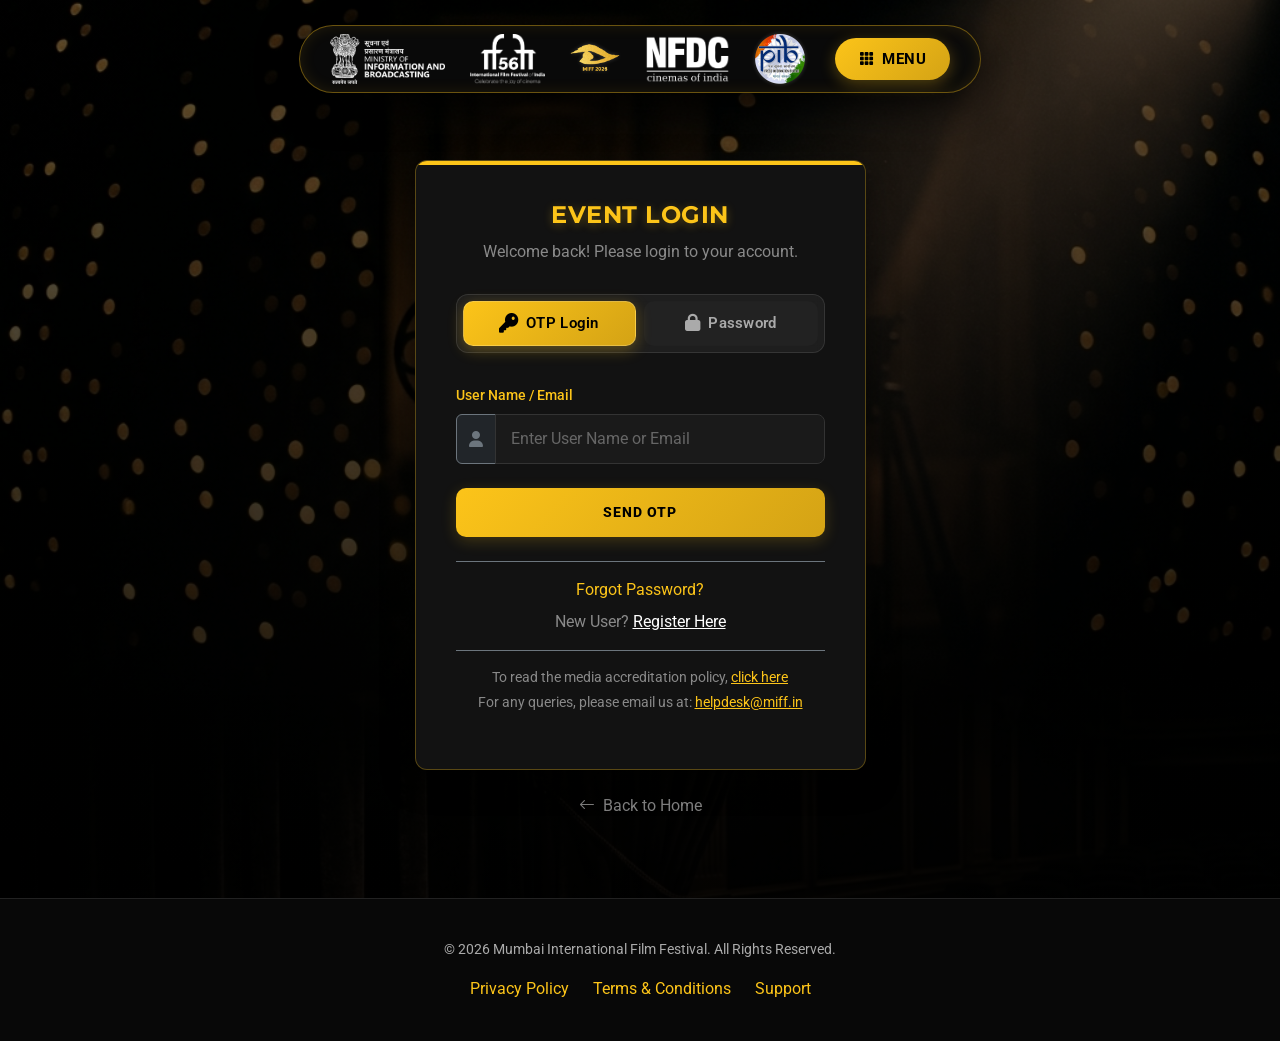
==== login.html @ 9af6ebee "updated with given data" ====
<!DOCTYPE html>
<html lang="en">
<head>
    <meta charset="UTF-8">
    <meta name="viewport" content="width=device-width, initial-scale=1.0">
    <title>Login | MIFF 2026</title>
    <!-- Bootstrap 5 CSS -->
    <link href="https://cdn.jsdelivr.net/npm/bootstrap@5.3.3/dist/css/bootstrap.min.css" rel="stylesheet">
    <!-- Font Awesome -->
    <link href="https://cdnjs.cloudflare.com/ajax/libs/font-awesome/6.5.0/css/all.min.css" rel="stylesheet">
    <!-- Bootstrap Icons -->
    <link rel="stylesheet" href="https://cdn.jsdelivr.net/npm/bootstrap-icons@1.11.0/font/bootstrap-icons.css">
    <!-- Custom MIFF Style -->
    <link rel="stylesheet" href="css/miff_style.css">
</head>
<body>
    <div class="bg-gradient-overlay"></div>

    <header class="site-header">
        <div class="container">
            <nav class="nav-container">
                <!-- Logos -->
                <ul class="logo-list">
                    <li class="logo-item">
                        <a href="https://mib.gov.in" target="_blank">
                            <img src="assets/logos/MIB.png" alt="MIB" class="logo-img invert-logo">
                        </a>
                    </li>
                    <li class="logo-item">
                        <a href="https://www.iffigoa.org" target="_blank">
                            <img src="assets/logos/IFFI56.png" alt="IFFI" class="logo-img invert-logo">
                        </a>
                    </li>
                    <li class="logo-item">
                        <a href="#" class="miff-text-logo">
                            <img src="assets/logos/MIFF_2026_logo.png" alt="MIFF" class="logo-img">
                        </a>
                    </li>
                    <li class="logo-item">
                        <a href="https://www.nfdcindia.com/" target="_blank">
                            <img src="assets/logos/NFDC (blue)-ai.png" alt="NFDC" class="logo-img invert-logo">
                        </a>
                    </li>
                    <li class="logo-item">
                        <a href="#" target="_blank">
                            <img src="assets/logos/pib-logo.png" alt="PIB" class="logo-img">
                        </a>
                    </li>
                </ul>

                <!-- MENU Button -->
                <button class="menu-btn">
                    <i class="bi bi-grid-3x3-gap-fill"></i> MENU
                </button>
            </nav>
        </div>
    </header>

    <!-- Login Section -->
    <section class="py-6">
        <div class="container">
            <div class="row justify-content-center">
                <div class="col-md-6 col-lg-5">
                    <div class="miff-card">
                        <div class="miff-card-header">
                            <h2 class="miff-card-title">Event Login</h2>
                            <p class="text-white-50">Welcome back! Please login to your account.</p>
                        </div>

                        <!-- Toggle Tabs -->
                        <ul class="nav nav-pills miff-nav-pills justify-content-center" id="loginTabs" role="tablist">
                            <li class="nav-item" role="presentation">
                                <button class="nav-link active" id="otp-tab" data-bs-toggle="pill" data-bs-target="#otp-login" type="button" role="tab">
                                    <i class="fas fa-key me-2"></i>OTP Login
                                </button>
                            </li>
                            <li class="nav-item" role="presentation">
                                <button class="nav-link" id="password-tab" data-bs-toggle="pill" data-bs-target="#password-login" type="button" role="tab">
                                    <i class="fas fa-lock me-2"></i>Password
                                </button>
                            </li>
                        </ul>

                        <!-- Tab Content -->
                        <div class="tab-content">
                            <!-- OTP Login -->
                            <div class="tab-pane fade show active" id="otp-login" role="tabpanel">
                                <form>
                                    <div class="mb-4">
                                        <label class="form-label">User Name / Email</label>
                                        <div class="input-group">
                                            <span class="input-group-text bg-dark border-secondary text-secondary"><i class="fas fa-user"></i></span>
                                            <input type="text" class="form-control" placeholder="Enter User Name or Email">
                                        </div>
                                    </div>
                                    <button type="submit" class="btn btn-miff-primary">Send OTP</button>
                                </form>
                            </div>

                            <!-- Password Login -->
                            <div class="tab-pane fade" id="password-login" role="tabpanel">
                                <form>
                                    <div class="mb-4">
                                        <label class="form-label">User Name</label>
                                        <div class="input-group">
                                            <span class="input-group-text bg-dark border-secondary text-secondary"><i class="fas fa-user"></i></span>
                                            <input type="text" class="form-control" placeholder="Enter User Name">
                                        </div>
                                    </div>
                                    <div class="mb-4">
                                        <label class="form-label">Password</label>
                                        <div class="input-group">
                                            <span class="input-group-text bg-dark border-secondary text-secondary"><i class="fas fa-lock"></i></span>
                                            <input type="password" class="form-control" placeholder="Enter Password">
                                        </div>
                                    </div>
                                    <button type="submit" class="btn btn-miff-primary">Login</button>
                                </form>
                            </div>
                        </div>

                        <!-- Extra Links -->
                        <div class="text-center mt-4 pt-3 border-top border-secondary">
                            <p class="mb-2"><a href="#" class="text-gold text-decoration-none" style="color: var(--miff-gold);">Forgot Password?</a></p>
                            <p class="mb-3 text-white-50">New User? <a href="#" class="text-white text-decoration-underline">Register Here</a></p>
                            
                            <div class="pt-3 border-top border-secondary mt-3">
                                <p class="small text-white-50 mb-1">To read the media accreditation policy, <a href="#" class="text-gold" style="color: var(--miff-gold);">click here</a></p>
                                <p class="small text-white-50">For any queries, please email us at: <a href="mailto:helpdesk@miff.in" class="text-gold" style="color: var(--miff-gold);">helpdesk@miff.in</a></p>
                            </div>
                        </div>
                    </div>
                    
                    <div class="text-center mt-4">
                        <a href="#" class="text-white-50 text-decoration-none"><i class="bi bi-arrow-left me-2"></i>Back to Home</a>
                    </div>
                </div>
            </div>
        </div>
    </section>

    <!-- Footer -->
    <footer class="miff-footer">
        <div class="container">
            <p class="footer-text">&copy; 2026 Mumbai International Film Festival. All Rights Reserved.</p>
            <div class="footer-links">
                <a href="#">Privacy Policy</a>
                <a href="#">Terms & Conditions</a>
                <a href="#">Support</a>
            </div>
        </div>
    </footer>

    <!-- Bootstrap 5 Bundle -->
    <script src="https://cdn.jsdelivr.net/npm/bootstrap@5.3.3/dist/js/bootstrap.bundle.min.js"></script>
</body>
</html>
---- css/miff_style.css ----
/* MIFF Global Design System */
@import url('https://fonts.googleapis.com/css2?family=Montserrat:wght@400;600;700&family=Roboto:wght@300;400;500&display=swap');

:root {
    --miff-gold: #FCC419;
    --miff-gold-dark: #D4A315;
    --miff-black: #000000;
    --miff-dark-gray: #121212;
    --miff-gray: #222222;
    --miff-text: #FFFFFF;
    --miff-text-muted: #AAAAAA;
    --miff-border: rgba(252, 196, 25, 0.3);
    --glass-bg: rgba(18, 18, 18, 0.8);
    --glass-border: rgba(252, 196, 25, 0.2);
}

body {
    background-color: var(--miff-black);
    color: var(--miff-text);
    font-family: 'Roboto', sans-serif;
    margin: 0;
    padding: 0;
    overflow-x: hidden;
}

h1, h2, h3, h4, h5, h6 {
    font-family: 'Montserrat', sans-serif;
    font-weight: 700;
    letter-spacing: 0.5px;
    text-shadow: 0 2px 10px rgba(252, 196, 25, 0.3);
}

/* Background Decoration */
.bg-gradient-overlay {
    position: fixed;
    top: 0;
    left: 0;
    width: 100%;
    height: 100%;
    background: linear-gradient(rgba(0, 0, 0, 0.6), rgba(0, 0, 0, 0.9)), url('../assets/miff_bg.png') no-repeat center center/cover;
    z-index: -1;
}

/* Premium Site Header (Pill Style) */
.site-header {
    position: fixed;
    top: 25px; 
    left: 0;
    width: 100%;
    z-index: 1045;
    background: transparent;
    pointer-events: none;
}

.site-header .container {
    display: flex;
    justify-content: center;
    align-items: center;
    pointer-events: auto;
}

.nav-container {
    background: rgba(10, 10, 10, 0.9);
    border: 1px solid rgba(252, 196, 25, 0.4);
    border-radius: 60px;
    box-shadow: 0 10px 40px rgba(0, 0, 0, 0.8), inset 0 0 15px rgba(252, 196, 25, 0.1);
    padding: 8px 30px;
    transition: all 0.4s cubic-bezier(0.165, 0.84, 0.44, 1);
    backdrop-filter: blur(25px);
    display: flex;
    align-items: center;
    justify-content: space-between;
    gap: 30px;
}

.nav-container:hover {
    box-shadow: 0 15px 50px rgba(252, 196, 25, 0.3);
    transform: translateY(-2px);
    border-color: var(--miff-gold);
}

.logo-list {
    display: flex;
    align-items: center;
    gap: 25px;
    list-style: none;
    margin: 0;
    padding: 0;
    flex-wrap: nowrap;
}

.logo-item {
    display: flex;
    align-items: center;
}

.logo-img {
    height: 50px;
    max-width: 130px;
    object-fit: contain;
    transition: all 0.3s ease;
}

.logo-img.invert-logo {
    filter: brightness(0) invert(1); /* Make dark logos white */
}

.logo-img:not(.invert-logo) {
    filter: drop-shadow(0 0 2px rgba(255, 255, 255, 0.2));
}

.logo-img:hover {
    transform: scale(1.1);
    filter: drop-shadow(0 0 12px rgba(252, 196, 25, 0.6));
}

.logo-img.invert-logo:hover {
    filter: brightness(0) invert(1) drop-shadow(0 0 12px rgba(252, 196, 25, 0.6));
}

.miff-text-logo {
    color: var(--miff-gold);
    font-size: 1.5rem;
    font-weight: 800;
    text-decoration: none;
    display: flex;
    align-items: center;
    gap: 8px;
    white-space: nowrap;
}

.miff-text-logo span {
    border: 2px solid var(--miff-gold);
    padding: 0px 6px;
    border-radius: 4px;
}

/* MENU Button */
.menu-btn {
    background: linear-gradient(135deg, var(--miff-gold), var(--miff-gold-dark));
    color: var(--miff-black);
    border: none;
    border-radius: 30px;
    padding: 10px 24px;
    font-weight: 700;
    font-size: 15px;
    letter-spacing: 0.5px;
    box-shadow: 0 4px 15px rgba(252, 196, 25, 0.3);
    cursor: pointer;
    transition: all 0.3s ease;
    display: flex;
    align-items: center;
    gap: 8px;
    text-transform: uppercase;
}

.menu-btn:hover {
    transform: translateY(-2px) scale(1.05);
    box-shadow: 0 6px 20px rgba(252, 196, 25, 0.5);
}

/* Section Padding adjustment for fixed header */
section {
    padding-top: 160px !important;
}

/* Responsive Adjustments */
@media (max-width: 1200px) {
    .nav-container {
        gap: 20px;
    }
    .logo-img {
        height: 40px;
    }
}

@media (max-width: 991px) {
    .site-header {
        top: 15px;
    }
    .nav-container {
        padding: 8px 20px;
        gap: 15px;
        border-radius: 40px;
    }
    .logo-img {
        height: 35px;
    }
    .logo-item:nth-child(n+4):not(:last-child) {
        display: none; /* Hide middle logos on tablet */
    }
}

@media (max-width: 576px) {
    .nav-container {
        padding: 8px 15px;
        gap: 10px;
    }
    .logo-img {
        height: 30px;
    }
    .menu-btn {
        padding: 8px 16px;
        font-size: 13px;
    }
    .miff-text-logo {
        font-size: 1.2rem;
    }
}

/* Form Containers */
.miff-card {
    background: var(--miff-dark-gray);
    border: 1px solid var(--miff-border);
    border-radius: 12px;
    padding: 40px;
    box-shadow: 0 10px 30px rgba(0, 0, 0, 0.5);
    position: relative;
    overflow: hidden;
    animation: float 6s ease-in-out infinite;
}

@keyframes float {
    0% { transform: translateY(0px); }
    50% { transform: translateY(-10px); }
    100% { transform: translateY(0px); }
}

.miff-card::before {
    content: '';
    position: absolute;
    top: 0;
    left: 0;
    width: 100%;
    height: 4px;
    background: var(--miff-gold);
}

.miff-card-header {
    margin-bottom: 30px;
    text-align: center;
}

.miff-card-title {
    color: var(--miff-gold);
    text-transform: uppercase;
    font-size: 1.5rem;
    margin-bottom: 10px;
}

/* Buttons */
.btn-miff-primary {
    background: linear-gradient(135deg, var(--miff-gold), var(--miff-gold-dark));
    color: var(--miff-black);
    border: none;
    border-radius: 10px;
    padding: 14px 28px;
    font-weight: 800;
    font-size: 14px;
    text-transform: uppercase;
    letter-spacing: 1px;
    transition: all 0.4s cubic-bezier(0.165, 0.84, 0.44, 1);
    width: 100%;
    box-shadow: 0 4px 15px rgba(252, 196, 25, 0.2);
    position: relative;
    overflow: hidden;
}

.btn-miff-primary::after {
    content: '';
    position: absolute;
    top: 0;
    left: -100%;
    width: 100%;
    height: 100%;
    background: linear-gradient(90deg, transparent, rgba(255, 255, 255, 0.2), transparent);
    transition: 0.5s;
}

.btn-miff-primary:hover {
    transform: translateY(-3px) scale(1.02);
    box-shadow: 0 8px 25px rgba(252, 196, 25, 0.4);
}

.btn-miff-primary:hover::after {
    left: 100%;
}

.btn-miff-outline {
    background: transparent;
    color: var(--miff-gold);
    border: 2px solid rgba(252, 196, 25, 0.5);
    border-radius: 10px;
    padding: 12px 24px;
    font-weight: 700;
    font-size: 13px;
    text-transform: uppercase;
    letter-spacing: 0.5px;
    transition: all 0.4s cubic-bezier(0.165, 0.84, 0.44, 1);
}

.btn-miff-outline:hover {
    background: rgba(252, 196, 25, 0.1);
    border-color: var(--miff-gold);
    color: var(--miff-gold);
    transform: translateY(-2px);
    box-shadow: 0 5px 15px rgba(252, 196, 25, 0.2);
}

/* Form Controls */
.form-label {
    color: var(--miff-gold);
    font-weight: 500;
    font-size: 0.9rem;
    margin-bottom: 8px;
}

.form-control,
.form-select {
    background-color: #1a1a1a;
    border: 1px solid #333;
    color: #fff;
    padding: 12px 15px;
    border-radius: 8px;
    transition: all 0.3s ease;
}

.form-control[type="file"] {
    padding: 10px 15px;
}

.form-control::file-selector-button {
    background: linear-gradient(135deg, var(--miff-gold), var(--miff-gold-dark));
    color: var(--miff-black);
    border: none;
    border-radius: 6px;
    padding: 6px 15px;
    margin-right: 15px;
    font-weight: 700;
    font-size: 0.8rem;
    text-transform: uppercase;
    transition: all 0.3s ease;
    cursor: pointer;
}

.form-control::file-selector-button:hover {
    filter: brightness(1.1);
    transform: translateY(-1px);
}

.form-select {
    background-image: url("data:image/svg+xml,%3csvg xmlns='http://www.w3.org/2000/svg' viewBox='0 0 16 16'%3e%3cpath fill='none' stroke='%23fcc419' stroke-linecap='round' stroke-linejoin='round' stroke-width='2' d='m2 5 6 6 6-6'/%3e%3c/svg%3e");
    background-repeat: no-repeat;
    background-position: right 0.75rem center;
    background-size: 16px 12px;
}

.form-control:focus,
.form-select:focus {
    background-color: #222;
    border-color: var(--miff-gold);
    color: #fff;
    box-shadow: 0 0 0 0.25rem rgba(252, 196, 25, 0.25);
    outline: 0;
}

.form-control::placeholder {
    color: #666;
}

/* Nav Pills Customization */
.miff-nav-pills {
    background: rgba(255, 255, 255, 0.05);
    border: 1px solid rgba(255, 255, 255, 0.1);
    border-radius: 12px;
    padding: 6px;
    margin-bottom: 30px;
    display: flex;
    gap: 8px;
    position: relative;
    z-index: 1;
    backdrop-filter: blur(5px);
}

.miff-nav-pills .nav-item {
    flex: 1;
}

.miff-nav-pills .nav-link {
    color: var(--miff-text-muted);
    border-radius: 10px;
    font-weight: 600;
    padding: 10px 18px;
    transition: all 0.4s cubic-bezier(0.165, 0.84, 0.44, 1);
    width: 100%;
    border: 1px solid transparent;
    display: flex;
    align-items: center;
    justify-content: center;
    font-size: 0.95rem;
    letter-spacing: 0.3px;
}

.miff-nav-pills .nav-link i {
    font-size: 1.1rem;
    transition: transform 0.3s ease;
}

.miff-nav-pills .nav-link.active {
    background: linear-gradient(135deg, var(--miff-gold) 0%, var(--miff-gold-dark) 100%);
    color: var(--miff-black);
    box-shadow: 0 4px 15px rgba(252, 196, 25, 0.3);
    border-color: rgba(255, 255, 255, 0.2);
}

.miff-nav-pills .nav-link.active i {
    transform: scale(1.1);
}

.miff-nav-pills .nav-link:not(.active) {
    background: rgba(255, 255, 255, 0.02);
}

.miff-nav-pills .nav-link:not(.active):hover {
    color: var(--miff-gold);
    background: rgba(252, 196, 25, 0.1);
    border-color: rgba(252, 196, 25, 0.2);
}

@media (max-width: 576px) {
    .miff-nav-pills {
        flex-direction: column;
        gap: 6px;
        padding: 8px;
    }
    
    .miff-nav-pills .nav-link {
        padding: 12px 20px;
        justify-content: center;
    }
}

/* Footer */
.miff-footer {
    background: #080808;
    border-top: 1px solid #222;
    padding: 40px 0;
    margin-top: 80px;
    text-align: center;
}

.footer-text {
    color: var(--miff-text-muted);
    font-size: 0.9rem;
}

.footer-links a {
    color: var(--miff-gold);
    text-decoration: none;
    margin: 0 10px;
}

.footer-links a:hover {
    text-decoration: underline;
}

/* Registration Specifics */
.section-divider {
    border-top: 1px solid var(--miff-border);
    margin: 30px 0;
    position: relative;
}

.section-divider span {
    position: absolute;
    top: -12px;
    left: 20px;
    background: var(--miff-dark-gray);
    padding: 0 10px;
    color: var(--miff-gold);
    font-size: 0.8rem;
    font-weight: 700;
    text-transform: uppercase;
}

.note-box {
    background: rgba(252, 196, 25, 0.05);
    border-left: 3px solid var(--miff-gold);
    padding: 15px;
    margin-bottom: 25px;
    border-radius: 0 8px 8px 0;
}

.note-box p {
    margin: 0;
    font-size: 0.85rem;
    color: #ddd;
}
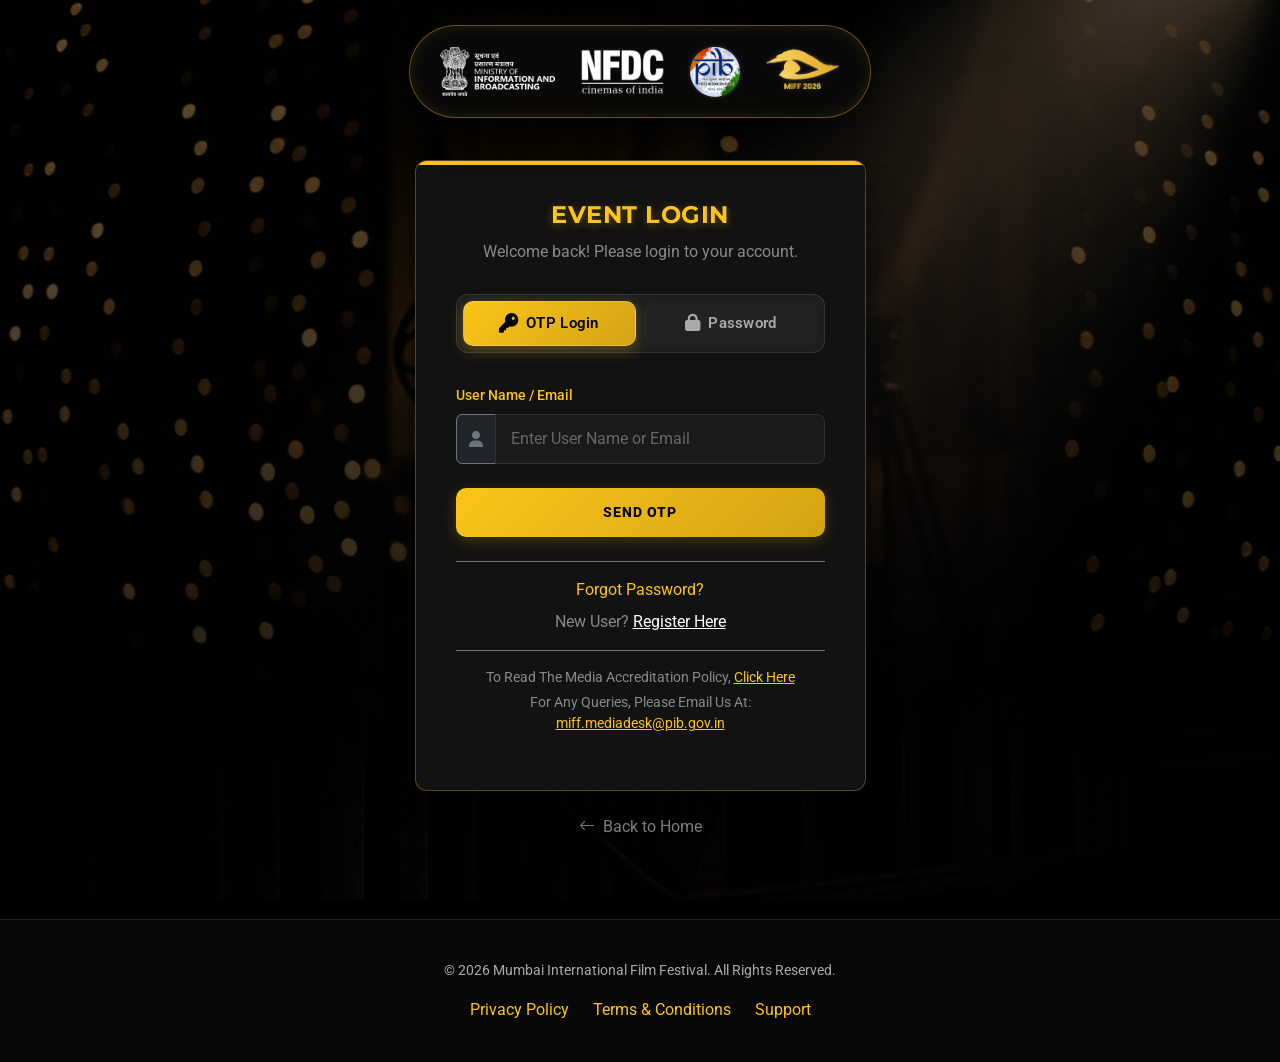
==== commit 4a34cad7: "update login" ====
--- a/login.html
+++ b/login.html
@@ -1,5 +1,6 @@
 <!DOCTYPE html>
 <html lang="en">
+
 <head>
     <meta charset="UTF-8">
     <meta name="viewport" content="width=device-width, initial-scale=1.0">
@@ -13,6 +14,7 @@
     <!-- Custom MIFF Style -->
     <link rel="stylesheet" href="css/miff_style.css">
 </head>
+
 <body>
     <div class="bg-gradient-overlay"></div>
 
@@ -27,31 +29,26 @@
                         </a>
                     </li>
                     <li class="logo-item">
-                        <a href="https://www.iffigoa.org" target="_blank">
-                            <img src="assets/logos/IFFI56.png" alt="IFFI" class="logo-img invert-logo">
-                        </a>
-                    </li>
-                    <li class="logo-item">
-                        <a href="#" class="miff-text-logo">
-                            <img src="assets/logos/MIFF_2026_logo.png" alt="MIFF" class="logo-img">
-                        </a>
-                    </li>
-                    <li class="logo-item">
                         <a href="https://www.nfdcindia.com/" target="_blank">
                             <img src="assets/logos/NFDC (blue)-ai.png" alt="NFDC" class="logo-img invert-logo">
                         </a>
                     </li>
                     <li class="logo-item">
-                        <a href="#" target="_blank">
+                        <a href="https://www.pib.gov.in/" target="_blank">
                             <img src="assets/logos/pib-logo.png" alt="PIB" class="logo-img">
+                        </a>
+                    </li>
+                    <li class="logo-item">
+                        <a href="https://miff.in/en" class="miff-text-logo">
+                            <img src="assets/logos/MIFF_2026_logo.png" alt="MIFF" class="logo-img">
                         </a>
                     </li>
                 </ul>
 
                 <!-- MENU Button -->
-                <button class="menu-btn">
+                <!-- <button class="menu-btn">
                     <i class="bi bi-grid-3x3-gap-fill"></i> MENU
-                </button>
+                </button> -->
             </nav>
         </div>
     </header>
@@ -70,12 +67,14 @@
                         <!-- Toggle Tabs -->
                         <ul class="nav nav-pills miff-nav-pills justify-content-center" id="loginTabs" role="tablist">
                             <li class="nav-item" role="presentation">
-                                <button class="nav-link active" id="otp-tab" data-bs-toggle="pill" data-bs-target="#otp-login" type="button" role="tab">
+                                <button class="nav-link active" id="otp-tab" data-bs-toggle="pill"
+                                    data-bs-target="#otp-login" type="button" role="tab">
                                     <i class="fas fa-key me-2"></i>OTP Login
                                 </button>
                             </li>
                             <li class="nav-item" role="presentation">
-                                <button class="nav-link" id="password-tab" data-bs-toggle="pill" data-bs-target="#password-login" type="button" role="tab">
+                                <button class="nav-link" id="password-tab" data-bs-toggle="pill"
+                                    data-bs-target="#password-login" type="button" role="tab">
                                     <i class="fas fa-lock me-2"></i>Password
                                 </button>
                             </li>
@@ -89,8 +88,10 @@
                                     <div class="mb-4">
                                         <label class="form-label">User Name / Email</label>
                                         <div class="input-group">
-                                            <span class="input-group-text bg-dark border-secondary text-secondary"><i class="fas fa-user"></i></span>
-                                            <input type="text" class="form-control" placeholder="Enter User Name or Email">
+                                            <span class="input-group-text bg-dark border-secondary text-secondary"><i
+                                                    class="fas fa-user"></i></span>
+                                            <input type="text" class="form-control"
+                                                placeholder="Enter User Name or Email">
                                         </div>
                                     </div>
                                     <button type="submit" class="btn btn-miff-primary">Send OTP</button>
@@ -103,14 +104,16 @@
                                     <div class="mb-4">
                                         <label class="form-label">User Name</label>
                                         <div class="input-group">
-                                            <span class="input-group-text bg-dark border-secondary text-secondary"><i class="fas fa-user"></i></span>
+                                            <span class="input-group-text bg-dark border-secondary text-secondary"><i
+                                                    class="fas fa-user"></i></span>
                                             <input type="text" class="form-control" placeholder="Enter User Name">
                                         </div>
                                     </div>
                                     <div class="mb-4">
                                         <label class="form-label">Password</label>
                                         <div class="input-group">
-                                            <span class="input-group-text bg-dark border-secondary text-secondary"><i class="fas fa-lock"></i></span>
+                                            <span class="input-group-text bg-dark border-secondary text-secondary"><i
+                                                    class="fas fa-lock"></i></span>
                                             <input type="password" class="form-control" placeholder="Enter Password">
                                         </div>
                                     </div>
@@ -121,18 +124,25 @@
 
                         <!-- Extra Links -->
                         <div class="text-center mt-4 pt-3 border-top border-secondary">
-                            <p class="mb-2"><a href="#" class="text-gold text-decoration-none" style="color: var(--miff-gold);">Forgot Password?</a></p>
-                            <p class="mb-3 text-white-50">New User? <a href="#" class="text-white text-decoration-underline">Register Here</a></p>
-                            
+                            <p class="mb-2"><a href="#" class="text-gold text-decoration-none"
+                                    style="color: var(--miff-gold);">Forgot Password?</a></p>
+                            <p class="mb-3 text-white-50">New User? <a href="#"
+                                    class="text-white text-decoration-underline">Register Here</a></p>
+
                             <div class="pt-3 border-top border-secondary mt-3">
-                                <p class="small text-white-50 mb-1">To read the media accreditation policy, <a href="#" class="text-gold" style="color: var(--miff-gold);">click here</a></p>
-                                <p class="small text-white-50">For any queries, please email us at: <a href="mailto:helpdesk@miff.in" class="text-gold" style="color: var(--miff-gold);">helpdesk@miff.in</a></p>
+                                <p class="small text-white-50 mb-1 text-capitalize">To read the media accreditation
+                                    policy, <a href="#" class="text-gold" style="color: var(--miff-gold);">click
+                                        here</a></p>
+                                <p class="small text-white-50 text-capitalize">For any queries, please email us at: <a
+                                        href="mailto:miff.mediadesk@pib.gov.in" class="text-gold text-lowercase"
+                                        style="color: var(--miff-gold);">miff.mediadesk@pib.gov.in</a></p>
                             </div>
                         </div>
                     </div>
-                    
+
                     <div class="text-center mt-4">
-                        <a href="#" class="text-white-50 text-decoration-none"><i class="bi bi-arrow-left me-2"></i>Back to Home</a>
+                        <a href="#" class="text-white-50 text-decoration-none"><i class="bi bi-arrow-left me-2"></i>Back
+                            to Home</a>
                     </div>
                 </div>
             </div>
@@ -154,4 +164,5 @@
     <!-- Bootstrap 5 Bundle -->
     <script src="https://cdn.jsdelivr.net/npm/bootstrap@5.3.3/dist/js/bootstrap.bundle.min.js"></script>
 </body>
-</html>
+
+</html>
--- a/css/miff_style.css
+++ b/css/miff_style.css
@@ -23,7 +23,12 @@
     overflow-x: hidden;
 }
 
-h1, h2, h3, h4, h5, h6 {
+h1,
+h2,
+h3,
+h4,
+h5,
+h6 {
     font-family: 'Montserrat', sans-serif;
     font-weight: 700;
     letter-spacing: 0.5px;
@@ -44,7 +49,7 @@
 /* Premium Site Header (Pill Style) */
 .site-header {
     position: fixed;
-    top: 25px; 
+    top: 25px;
     left: 0;
     width: 100%;
     z-index: 1045;
@@ -102,7 +107,8 @@
 }
 
 .logo-img.invert-logo {
-    filter: brightness(0) invert(1); /* Make dark logos white */
+    filter: brightness(0) invert(1);
+    /* Make dark logos white */
 }
 
 .logo-img:not(.invert-logo) {
@@ -116,6 +122,10 @@
 
 .logo-img.invert-logo:hover {
     filter: brightness(0) invert(1) drop-shadow(0 0 12px rgba(252, 196, 25, 0.6));
+}
+
+.miff-text-logo .logo-img {
+    height: 75px;
 }
 
 .miff-text-logo {
@@ -169,6 +179,7 @@
     .nav-container {
         gap: 20px;
     }
+
     .logo-img {
         height: 40px;
     }
@@ -178,16 +189,20 @@
     .site-header {
         top: 15px;
     }
+
     .nav-container {
         padding: 8px 20px;
         gap: 15px;
         border-radius: 40px;
     }
+
     .logo-img {
         height: 35px;
     }
+
     .logo-item:nth-child(n+4):not(:last-child) {
-        display: none; /* Hide middle logos on tablet */
+        display: none;
+        /* Hide middle logos on tablet */
     }
 }
 
@@ -196,13 +211,16 @@
         padding: 8px 15px;
         gap: 10px;
     }
+
     .logo-img {
         height: 30px;
     }
+
     .menu-btn {
         padding: 8px 16px;
         font-size: 13px;
     }
+
     .miff-text-logo {
         font-size: 1.2rem;
     }
@@ -221,9 +239,17 @@
 }
 
 @keyframes float {
-    0% { transform: translateY(0px); }
-    50% { transform: translateY(-10px); }
-    100% { transform: translateY(0px); }
+    0% {
+        transform: translateY(0px);
+    }
+
+    50% {
+        transform: translateY(-10px);
+    }
+
+    100% {
+        transform: translateY(0px);
+    }
 }
 
 .miff-card::before {
@@ -433,7 +459,7 @@
         gap: 6px;
         padding: 8px;
     }
-    
+
     .miff-nav-pills .nav-link {
         padding: 12px 20px;
         justify-content: center;
@@ -495,4 +521,4 @@
     margin: 0;
     font-size: 0.85rem;
     color: #ddd;
-}
+}
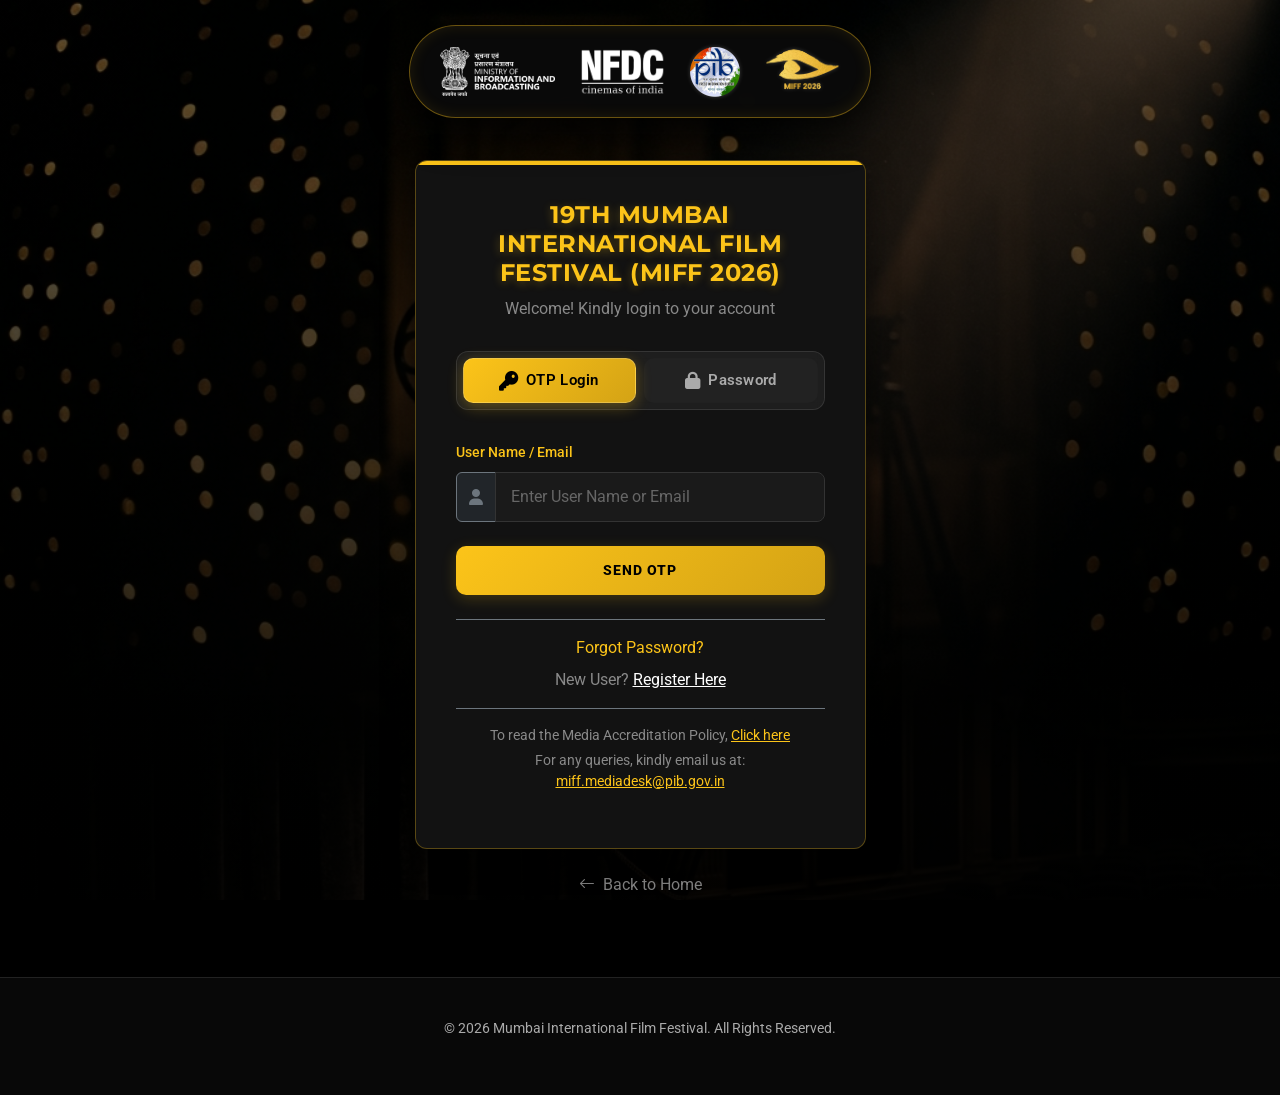
==== commit a46ed3aa: "added micro site and fixes changes" ====
--- a/login.html
+++ b/login.html
@@ -13,6 +13,7 @@
     <link rel="stylesheet" href="https://cdn.jsdelivr.net/npm/bootstrap-icons@1.11.0/font/bootstrap-icons.css">
     <!-- Custom MIFF Style -->
     <link rel="stylesheet" href="css/miff_style.css">
+    <link rel="icon" type="image/png" href="assets/logos/MIFF_2026_logo.png">
 </head>
 
 <body>
@@ -60,8 +61,8 @@
                 <div class="col-md-6 col-lg-5">
                     <div class="miff-card">
                         <div class="miff-card-header">
-                            <h2 class="miff-card-title">Event Login</h2>
-                            <p class="text-white-50">Welcome back! Please login to your account.</p>
+                            <h2 class="miff-card-title">19th MUMBAI INTERNATIONAL FILM FESTIVAL (MIFF 2026)</h2>
+                            <p class="text-white-50">Welcome! Kindly login to your account</p>
                         </div>
 
                         <!-- Toggle Tabs -->
@@ -130,10 +131,10 @@
                                     class="text-white text-decoration-underline">Register Here</a></p>
 
                             <div class="pt-3 border-top border-secondary mt-3">
-                                <p class="small text-white-50 mb-1 text-capitalize">To read the media accreditation
-                                    policy, <a href="#" class="text-gold" style="color: var(--miff-gold);">click
+                                <p class="small text-white-50 mb-1 ">To read the Media Accreditation
+                                    Policy, <a href="#" class="text-gold" style="color: var(--miff-gold);">Click
                                         here</a></p>
-                                <p class="small text-white-50 text-capitalize">For any queries, please email us at: <a
+                                <p class="small text-white-50 ">For any queries, kindly email us at: <a
                                         href="mailto:miff.mediadesk@pib.gov.in" class="text-gold text-lowercase"
                                         style="color: var(--miff-gold);">miff.mediadesk@pib.gov.in</a></p>
                             </div>
@@ -153,11 +154,11 @@
     <footer class="miff-footer">
         <div class="container">
             <p class="footer-text">&copy; 2026 Mumbai International Film Festival. All Rights Reserved.</p>
-            <div class="footer-links">
+            <!-- <div class="footer-links">
                 <a href="#">Privacy Policy</a>
                 <a href="#">Terms & Conditions</a>
                 <a href="#">Support</a>
-            </div>
+            </div> -->
         </div>
     </footer>
 
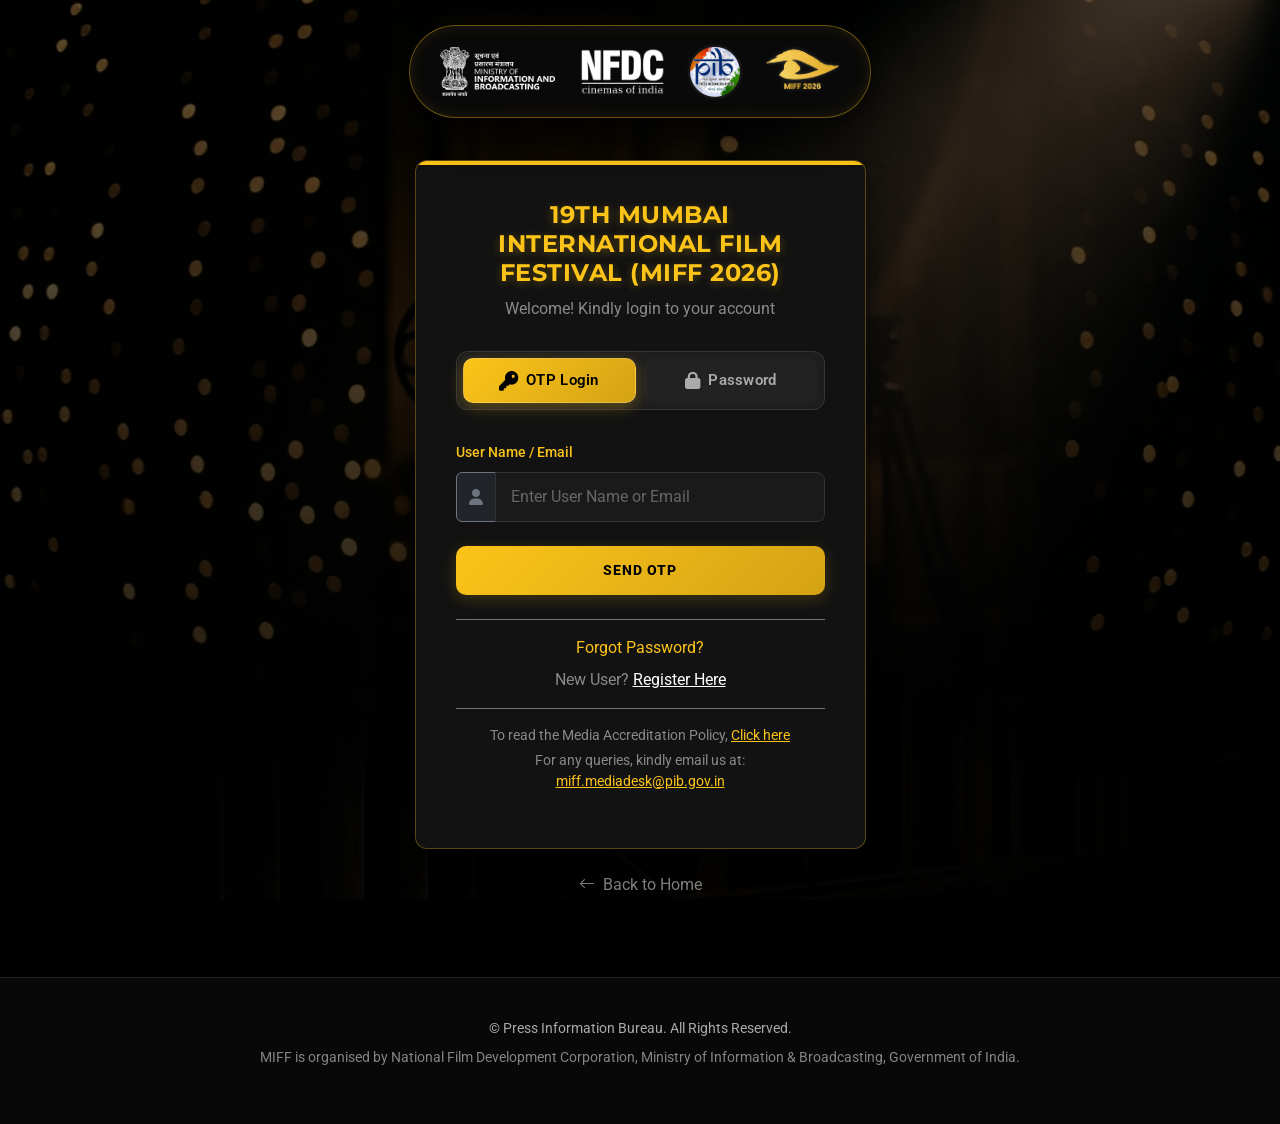
==== commit 8e33ccee: "updated changes" ====
--- a/login.html
+++ b/login.html
@@ -153,12 +153,8 @@
     <!-- Footer -->
     <footer class="miff-footer">
         <div class="container">
-            <p class="footer-text">&copy; 2026 Mumbai International Film Festival. All Rights Reserved.</p>
-            <!-- <div class="footer-links">
-                <a href="#">Privacy Policy</a>
-                <a href="#">Terms & Conditions</a>
-                <a href="#">Support</a>
-            </div> -->
+            <p class="footer-text mb-2">&copy; Press Information Bureau. All Rights Reserved.</p>
+            <p class="small text-white-50">MIFF is organised by National Film Development Corporation, Ministry of Information & Broadcasting, Government of India.</p>
         </div>
     </footer>
 
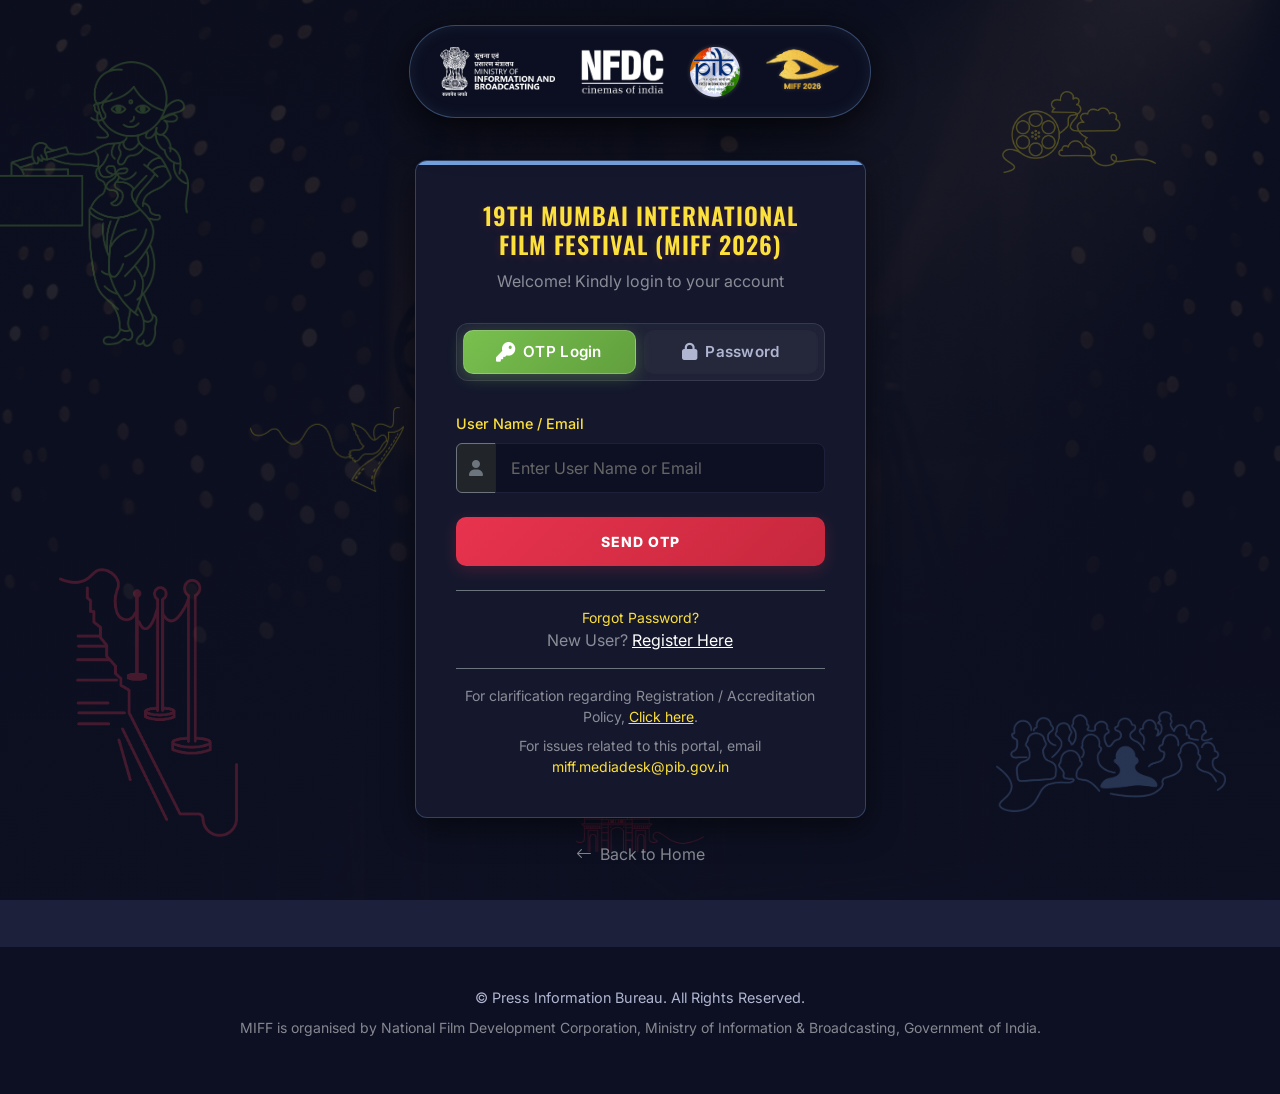
==== commit d340f4f7: "renamed" ====
--- a/login.html
+++ b/login.html
@@ -125,18 +125,18 @@
 
                         <!-- Extra Links -->
                         <div class="text-center mt-4 pt-3 border-top border-secondary">
-                            <p class="mb-2"><a href="#" class="text-gold text-decoration-none"
-                                    style="color: var(--miff-gold);">Forgot Password?</a></p>
+                                <p class="mb-0 small"><a href="#" class="text-decoration-none"
+                                    style="color: var(--miff-yellow);">Forgot Password?</a></p>
                             <p class="mb-3 text-white-50">New User? <a href="#"
                                     class="text-white text-decoration-underline">Register Here</a></p>
 
                             <div class="pt-3 border-top border-secondary mt-3">
-                                <p class="small text-white-50 mb-1 ">To read the Media Accreditation
-                                    Policy, <a href="#" class="text-gold" style="color: var(--miff-gold);">Click
-                                        here</a></p>
-                                <p class="small text-white-50 ">For any queries, kindly email us at: <a
-                                        href="mailto:miff.mediadesk@pib.gov.in" class="text-gold text-lowercase"
-                                        style="color: var(--miff-gold);">miff.mediadesk@pib.gov.in</a></p>
+                                <p class="small text-white-50 mb-2">For clarification regarding Registration / Accreditation
+                                    Policy, <a href="#" class="text-gold" style="color: var(--miff-yellow);">Click
+                                        here</a>.</p>
+                                <p class="small text-white-50 mb-0">For issues related to this portal, email <a
+                                        href="mailto:miff.mediadesk@pib.gov.in" class="text-gold text-decoration-none"
+                                        style="color: var(--miff-yellow);">miff.mediadesk@pib.gov.in</a></p>
                             </div>
                         </div>
                     </div>
--- a/css/miff_style.css
+++ b/css/miff_style.css
@@ -1,23 +1,27 @@
 /* MIFF Global Design System */
-@import url('https://fonts.googleapis.com/css2?family=Montserrat:wght@400;600;700&family=Roboto:wght@300;400;500&display=swap');
+@import url('https://fonts.googleapis.com/css2?family=Oswald:wght@400;500;600;700&family=Inter:wght@300;400;500;600&display=swap');
 
 :root {
-    --miff-gold: #FCC419;
-    --miff-gold-dark: #D4A315;
-    --miff-black: #000000;
-    --miff-dark-gray: #121212;
-    --miff-gray: #222222;
+    --miff-navy: #1D203B;
+    --miff-red: #E8334E;
+    --miff-red-dark: #C6283D;
+    --miff-green: #78C04F;
+    --miff-blue: #75A3DF;
+    --miff-yellow: #FCE03B;
+    --miff-black: #0D1022;
+    --miff-dark-gray: #15182D;
+    --miff-gray: #2A2E4C;
     --miff-text: #FFFFFF;
-    --miff-text-muted: #AAAAAA;
-    --miff-border: rgba(252, 196, 25, 0.3);
-    --glass-bg: rgba(18, 18, 18, 0.8);
-    --glass-border: rgba(252, 196, 25, 0.2);
+    --miff-text-muted: #B0B5D1;
+    --miff-border: rgba(117, 163, 223, 0.3);
+    --glass-bg: rgba(21, 24, 45, 0.8);
+    --glass-border: rgba(117, 163, 223, 0.2);
 }
 
 body {
-    background-color: var(--miff-black);
+    background-color: var(--miff-navy);
     color: var(--miff-text);
-    font-family: 'Roboto', sans-serif;
+    font-family: 'Inter', sans-serif;
     margin: 0;
     padding: 0;
     overflow-x: hidden;
@@ -29,10 +33,11 @@
 h4,
 h5,
 h6 {
-    font-family: 'Montserrat', sans-serif;
-    font-weight: 700;
-    letter-spacing: 0.5px;
-    text-shadow: 0 2px 10px rgba(252, 196, 25, 0.3);
+    font-family: 'Oswald', sans-serif;
+    font-weight: 600;
+    letter-spacing: 1px;
+    text-transform: uppercase;
+    text-shadow: 0 2px 10px rgba(232, 51, 78, 0.2); /* Subtle red shadow */
 }
 
 /* Background Decoration */
@@ -42,8 +47,34 @@
     left: 0;
     width: 100%;
     height: 100%;
-    background: linear-gradient(rgba(0, 0, 0, 0.6), rgba(0, 0, 0, 0.9)), url('../assets/miff_bg.png') no-repeat center center/cover;
+    background: linear-gradient(rgba(13, 16, 34, 0.88), rgba(13, 16, 34, 0.98)), url('../assets/miff_bg.png') no-repeat center center/cover;
+    z-index: -2;
+}
+
+.bg-gradient-overlay::after {
+    content: '';
+    position: absolute;
+    top: -5%;
+    left: -5%;
+    width: 110%;
+    height: 110%;
+    background: 
+        url('../assets/PosterAssets/Asset%2016.png') no-repeat 5% 15% / 15vw,
+        url('../assets/PosterAssets/Asset%203.png') no-repeat 90% 85% / 18vw,
+        url('../assets/PosterAssets/Asset%206.png') no-repeat 85% 15% / 12vw,
+        url('../assets/PosterAssets/Asset%2012.png') no-repeat 10% 85% / 14vw,
+        url('../assets/PosterAssets/Asset%208.png') no-repeat 50% 10% / 8vw,
+        url('../assets/PosterAssets/Asset%2014.png') no-repeat 50% 90% / 10vw,
+        url('../assets/PosterAssets/Asset%201.png') no-repeat 25% 50% / 12vw;
+    opacity: 0.25; /* Subtle background integration */
     z-index: -1;
+    pointer-events: none;
+    animation: floatingBackground 25s ease-in-out infinite alternate;
+}
+
+@keyframes floatingBackground {
+    0% { transform: scale(1) translate(0, 0); }
+    100% { transform: scale(1.05) translate(15px, 20px); }
 }
 
 /* Premium Site Header (Pill Style) */
@@ -65,10 +96,10 @@
 }
 
 .nav-container {
-    background: rgba(10, 10, 10, 0.9);
-    border: 1px solid rgba(252, 196, 25, 0.4);
+    background: rgba(13, 16, 34, 0.9);
+    border: 1px solid rgba(117, 163, 223, 0.4);
     border-radius: 60px;
-    box-shadow: 0 10px 40px rgba(0, 0, 0, 0.8), inset 0 0 15px rgba(252, 196, 25, 0.1);
+    box-shadow: 0 10px 40px rgba(0, 0, 0, 0.8), inset 0 0 15px rgba(117, 163, 223, 0.1);
     padding: 8px 30px;
     transition: all 0.4s cubic-bezier(0.165, 0.84, 0.44, 1);
     backdrop-filter: blur(25px);
@@ -79,9 +110,9 @@
 }
 
 .nav-container:hover {
-    box-shadow: 0 15px 50px rgba(252, 196, 25, 0.3);
+    box-shadow: 0 15px 50px rgba(117, 163, 223, 0.3);
     transform: translateY(-2px);
-    border-color: var(--miff-gold);
+    border-color: var(--miff-blue);
 }
 
 .logo-list {
@@ -117,11 +148,11 @@
 
 .logo-img:hover {
     transform: scale(1.1);
-    filter: drop-shadow(0 0 12px rgba(252, 196, 25, 0.6));
+    filter: drop-shadow(0 0 12px rgba(117, 163, 223, 0.6));
 }
 
 .logo-img.invert-logo:hover {
-    filter: brightness(0) invert(1) drop-shadow(0 0 12px rgba(252, 196, 25, 0.6));
+    filter: brightness(0) invert(1) drop-shadow(0 0 12px rgba(117, 163, 223, 0.6));
 }
 
 .miff-text-logo .logo-img {
@@ -129,7 +160,7 @@
 }
 
 .miff-text-logo {
-    color: var(--miff-gold);
+    color: var(--miff-yellow);
     font-size: 1.5rem;
     font-weight: 800;
     text-decoration: none;
@@ -140,22 +171,22 @@
 }
 
 .miff-text-logo span {
-    border: 2px solid var(--miff-gold);
+    border: 2px solid var(--miff-yellow);
     padding: 0px 6px;
     border-radius: 4px;
 }
 
 /* MENU Button */
 .menu-btn {
-    background: linear-gradient(135deg, var(--miff-gold), var(--miff-gold-dark));
-    color: var(--miff-black);
+    background: linear-gradient(135deg, var(--miff-red), var(--miff-red-dark));
+    color: #FFFFFF;
     border: none;
     border-radius: 30px;
     padding: 10px 24px;
     font-weight: 700;
     font-size: 15px;
     letter-spacing: 0.5px;
-    box-shadow: 0 4px 15px rgba(252, 196, 25, 0.3);
+    box-shadow: 0 4px 15px rgba(232, 51, 78, 0.3);
     cursor: pointer;
     transition: all 0.3s ease;
     display: flex;
@@ -166,7 +197,7 @@
 
 .menu-btn:hover {
     transform: translateY(-2px) scale(1.05);
-    box-shadow: 0 6px 20px rgba(252, 196, 25, 0.5);
+    box-shadow: 0 6px 20px rgba(232, 51, 78, 0.5);
 }
 
 /* Section Padding adjustment for fixed header */
@@ -259,7 +290,7 @@
     left: 0;
     width: 100%;
     height: 4px;
-    background: var(--miff-gold);
+    background: var(--miff-blue);
 }
 
 .miff-card-header {
@@ -268,7 +299,7 @@
 }
 
 .miff-card-title {
-    color: var(--miff-gold);
+    color: var(--miff-yellow);
     text-transform: uppercase;
     font-size: 1.5rem;
     margin-bottom: 10px;
@@ -276,8 +307,8 @@
 
 /* Buttons */
 .btn-miff-primary {
-    background: linear-gradient(135deg, var(--miff-gold), var(--miff-gold-dark));
-    color: var(--miff-black);
+    background: linear-gradient(135deg, var(--miff-red), var(--miff-red-dark));
+    color: #FFFFFF;
     border: none;
     border-radius: 10px;
     padding: 14px 28px;
@@ -287,7 +318,7 @@
     letter-spacing: 1px;
     transition: all 0.4s cubic-bezier(0.165, 0.84, 0.44, 1);
     width: 100%;
-    box-shadow: 0 4px 15px rgba(252, 196, 25, 0.2);
+    box-shadow: 0 4px 15px rgba(232, 51, 78, 0.2);
     position: relative;
     overflow: hidden;
 }
@@ -305,7 +336,7 @@
 
 .btn-miff-primary:hover {
     transform: translateY(-3px) scale(1.02);
-    box-shadow: 0 8px 25px rgba(252, 196, 25, 0.4);
+    box-shadow: 0 8px 25px rgba(232, 51, 78, 0.4);
 }
 
 .btn-miff-primary:hover::after {
@@ -314,8 +345,8 @@
 
 .btn-miff-outline {
     background: transparent;
-    color: var(--miff-gold);
-    border: 2px solid rgba(252, 196, 25, 0.5);
+    color: var(--miff-yellow);
+    border: 2px solid rgba(252, 224, 59, 0.5);
     border-radius: 10px;
     padding: 12px 24px;
     font-weight: 700;
@@ -326,16 +357,16 @@
 }
 
 .btn-miff-outline:hover {
-    background: rgba(252, 196, 25, 0.1);
-    border-color: var(--miff-gold);
-    color: var(--miff-gold);
+    background: rgba(252, 224, 59, 0.1);
+    border-color: var(--miff-yellow);
+    color: var(--miff-yellow);
     transform: translateY(-2px);
-    box-shadow: 0 5px 15px rgba(252, 196, 25, 0.2);
+    box-shadow: 0 5px 15px rgba(252, 224, 59, 0.2);
 }
 
 /* Form Controls */
 .form-label {
-    color: var(--miff-gold);
+    color: var(--miff-yellow);
     font-weight: 500;
     font-size: 0.9rem;
     margin-bottom: 8px;
@@ -343,8 +374,8 @@
 
 .form-control,
 .form-select {
-    background-color: #1a1a1a;
-    border: 1px solid #333;
+    background-color: var(--miff-black);
+    border: 1px solid var(--miff-navy);
     color: #fff;
     padding: 12px 15px;
     border-radius: 8px;
@@ -356,8 +387,8 @@
 }
 
 .form-control::file-selector-button {
-    background: linear-gradient(135deg, var(--miff-gold), var(--miff-gold-dark));
-    color: var(--miff-black);
+    background: linear-gradient(135deg, var(--miff-blue), #5A8BD1);
+    color: #FFFFFF;
     border: none;
     border-radius: 6px;
     padding: 6px 15px;
@@ -375,7 +406,7 @@
 }
 
 .form-select {
-    background-image: url("data:image/svg+xml,%3csvg xmlns='http://www.w3.org/2000/svg' viewBox='0 0 16 16'%3e%3cpath fill='none' stroke='%23fcc419' stroke-linecap='round' stroke-linejoin='round' stroke-width='2' d='m2 5 6 6 6-6'/%3e%3c/svg%3e");
+    background-image: url("data:image/svg+xml,%3csvg xmlns='http://www.w3.org/2000/svg' viewBox='0 0 16 16'%3e%3cpath fill='none' stroke='%23FCE03B' stroke-linecap='round' stroke-linejoin='round' stroke-width='2' d='m2 5 6 6 6-6'/%3e%3c/svg%3e");
     background-repeat: no-repeat;
     background-position: right 0.75rem center;
     background-size: 16px 12px;
@@ -383,10 +414,10 @@
 
 .form-control:focus,
 .form-select:focus {
-    background-color: #222;
-    border-color: var(--miff-gold);
+    background-color: var(--miff-dark-gray);
+    border-color: var(--miff-blue);
     color: #fff;
-    box-shadow: 0 0 0 0.25rem rgba(252, 196, 25, 0.25);
+    box-shadow: 0 0 0 0.25rem rgba(117, 163, 223, 0.25);
     outline: 0;
 }
 
@@ -433,9 +464,9 @@
 }
 
 .miff-nav-pills .nav-link.active {
-    background: linear-gradient(135deg, var(--miff-gold) 0%, var(--miff-gold-dark) 100%);
-    color: var(--miff-black);
-    box-shadow: 0 4px 15px rgba(252, 196, 25, 0.3);
+    background: linear-gradient(135deg, var(--miff-green) 0%, #619F3D 100%);
+    color: #FFFFFF;
+    box-shadow: 0 4px 15px rgba(120, 192, 79, 0.3);
     border-color: rgba(255, 255, 255, 0.2);
 }
 
@@ -448,9 +479,9 @@
 }
 
 .miff-nav-pills .nav-link:not(.active):hover {
-    color: var(--miff-gold);
-    background: rgba(252, 196, 25, 0.1);
-    border-color: rgba(252, 196, 25, 0.2);
+    color: var(--miff-green);
+    background: rgba(120, 192, 79, 0.1);
+    border-color: rgba(120, 192, 79, 0.2);
 }
 
 @media (max-width: 576px) {
@@ -468,8 +499,8 @@
 
 /* Footer */
 .miff-footer {
-    background: #080808;
-    border-top: 1px solid #222;
+    background: var(--miff-black);
+    border-top: 1px solid var(--miff-navy);
     padding: 40px 0;
     margin-top: 80px;
     text-align: center;
@@ -481,7 +512,7 @@
 }
 
 .footer-links a {
-    color: var(--miff-gold);
+    color: var(--miff-yellow);
     text-decoration: none;
     margin: 0 10px;
 }
@@ -503,15 +534,15 @@
     left: 20px;
     background: var(--miff-dark-gray);
     padding: 0 10px;
-    color: var(--miff-gold);
+    color: var(--miff-yellow);
     font-size: 0.8rem;
     font-weight: 700;
     text-transform: uppercase;
 }
 
 .note-box {
-    background: rgba(252, 196, 25, 0.05);
-    border-left: 3px solid var(--miff-gold);
+    background: rgba(232, 51, 78, 0.05);
+    border-left: 3px solid var(--miff-red);
     padding: 15px;
     margin-bottom: 25px;
     border-radius: 0 8px 8px 0;
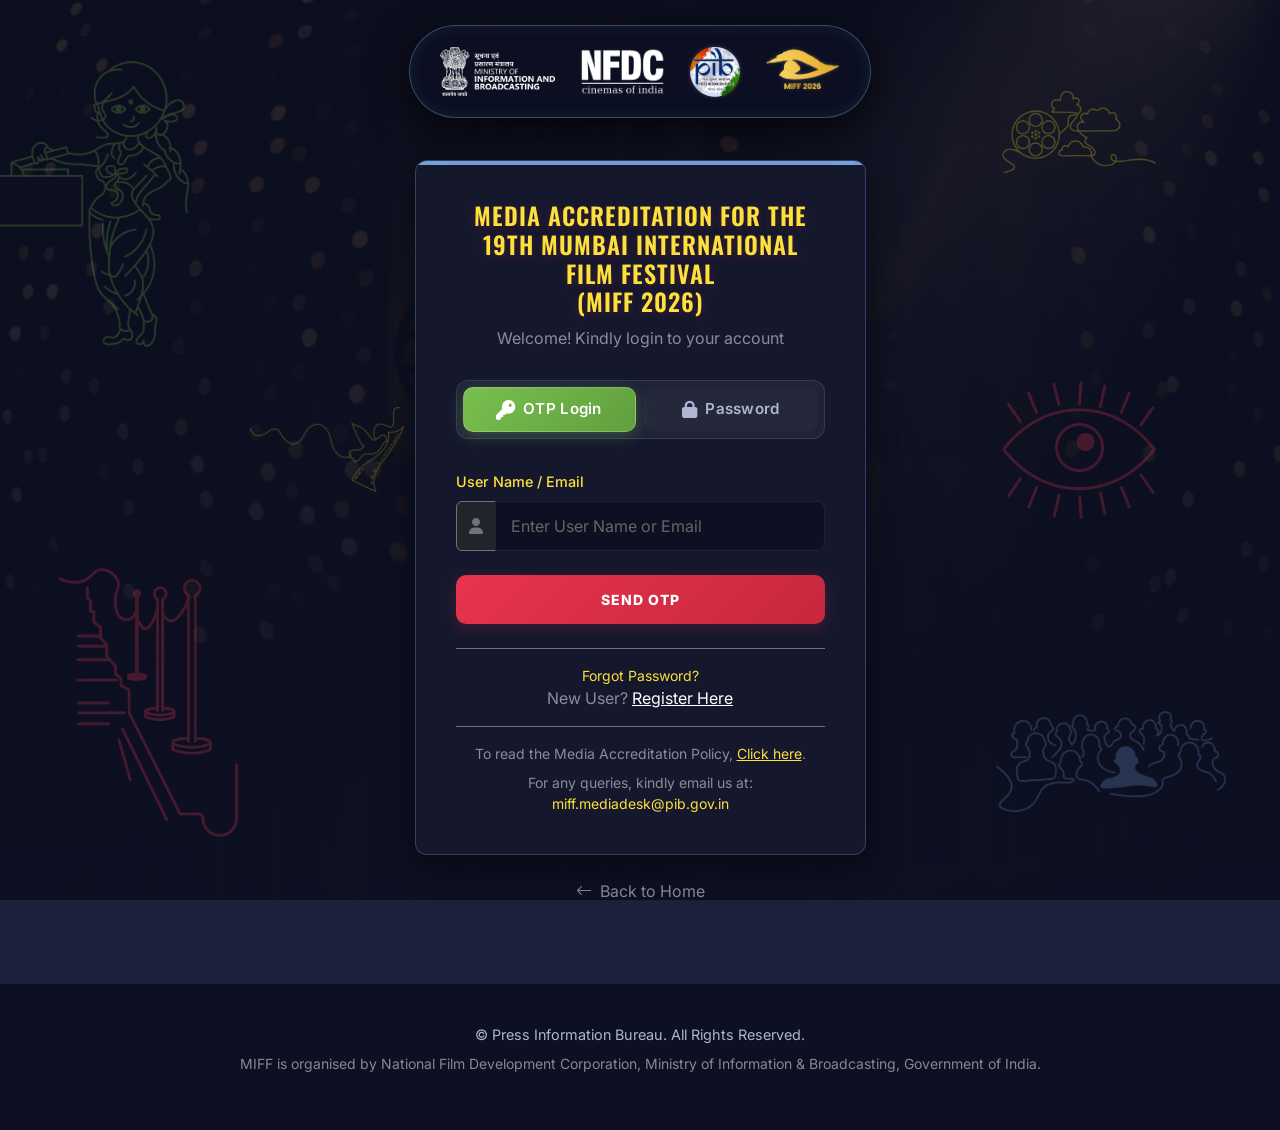
==== commit 02d7578b: "updated" ====
--- a/login.html
+++ b/login.html
@@ -35,7 +35,7 @@
                         </a>
                     </li>
                     <li class="logo-item">
-                        <a href="https://www.pib.gov.in/" target="_blank">
+                        <a href="https://www.pib.gov.in/indexd.aspx?reg=1&lang=1" target="_blank">
                             <img src="assets/logos/pib-logo.png" alt="PIB" class="logo-img">
                         </a>
                     </li>
@@ -61,7 +61,8 @@
                 <div class="col-md-6 col-lg-5">
                     <div class="miff-card">
                         <div class="miff-card-header">
-                            <h2 class="miff-card-title">19th MUMBAI INTERNATIONAL FILM FESTIVAL (MIFF 2026)</h2>
+                            <h2 class="miff-card-title">MEDIA ACCREDITATION FOR THE<br>19th MUMBAI INTERNATIONAL FILM
+                                FESTIVAL<br>(MIFF 2026)</h2>
                             <p class="text-white-50">Welcome! Kindly login to your account</p>
                         </div>
 
@@ -125,16 +126,16 @@
 
                         <!-- Extra Links -->
                         <div class="text-center mt-4 pt-3 border-top border-secondary">
-                                <p class="mb-0 small"><a href="#" class="text-decoration-none"
+                            <p class="mb-0 small"><a href="#" class="text-decoration-none"
                                     style="color: var(--miff-yellow);">Forgot Password?</a></p>
                             <p class="mb-3 text-white-50">New User? <a href="#"
                                     class="text-white text-decoration-underline">Register Here</a></p>
 
                             <div class="pt-3 border-top border-secondary mt-3">
-                                <p class="small text-white-50 mb-2">For clarification regarding Registration / Accreditation
+                                <p class="small text-white-50 mb-2">To read the Media Accreditation
                                     Policy, <a href="#" class="text-gold" style="color: var(--miff-yellow);">Click
                                         here</a>.</p>
-                                <p class="small text-white-50 mb-0">For issues related to this portal, email <a
+                                <p class="small text-white-50 mb-0">For any queries, kindly email us at: <a
                                         href="mailto:miff.mediadesk@pib.gov.in" class="text-gold text-decoration-none"
                                         style="color: var(--miff-yellow);">miff.mediadesk@pib.gov.in</a></p>
                             </div>
@@ -154,7 +155,8 @@
     <footer class="miff-footer">
         <div class="container">
             <p class="footer-text mb-2">&copy; Press Information Bureau. All Rights Reserved.</p>
-            <p class="small text-white-50">MIFF is organised by National Film Development Corporation, Ministry of Information & Broadcasting, Government of India.</p>
+            <p class="small text-white-50">MIFF is organised by National Film Development Corporation, Ministry of
+                Information & Broadcasting, Government of India.</p>
         </div>
     </footer>
 
--- a/css/miff_style.css
+++ b/css/miff_style.css
@@ -65,7 +65,8 @@
         url('../assets/PosterAssets/Asset%2012.png') no-repeat 10% 85% / 14vw,
         url('../assets/PosterAssets/Asset%208.png') no-repeat 50% 10% / 8vw,
         url('../assets/PosterAssets/Asset%2014.png') no-repeat 50% 90% / 10vw,
-        url('../assets/PosterAssets/Asset%201.png') no-repeat 25% 50% / 12vw;
+        url('../assets/PosterAssets/Asset%201.png') no-repeat 25% 50% / 12vw,
+        url('../assets/PosterAssets/Asset%207.png') no-repeat 85% 50% / 12vw;
     opacity: 0.25; /* Subtle background integration */
     z-index: -1;
     pointer-events: none;
@@ -530,14 +531,16 @@
 
 .section-divider span {
     position: absolute;
-    top: -12px;
+    top: -15px;
     left: 20px;
     background: var(--miff-dark-gray);
-    padding: 0 10px;
-    color: var(--miff-yellow);
-    font-size: 0.8rem;
-    font-weight: 700;
-    text-transform: uppercase;
+    padding: 0 15px;
+    color: var(--miff-yellow);
+    font-family: 'Oswald', sans-serif;
+    font-size: 1.1rem;
+    font-weight: 600;
+    text-transform: uppercase;
+    letter-spacing: 1px;
 }
 
 .note-box {
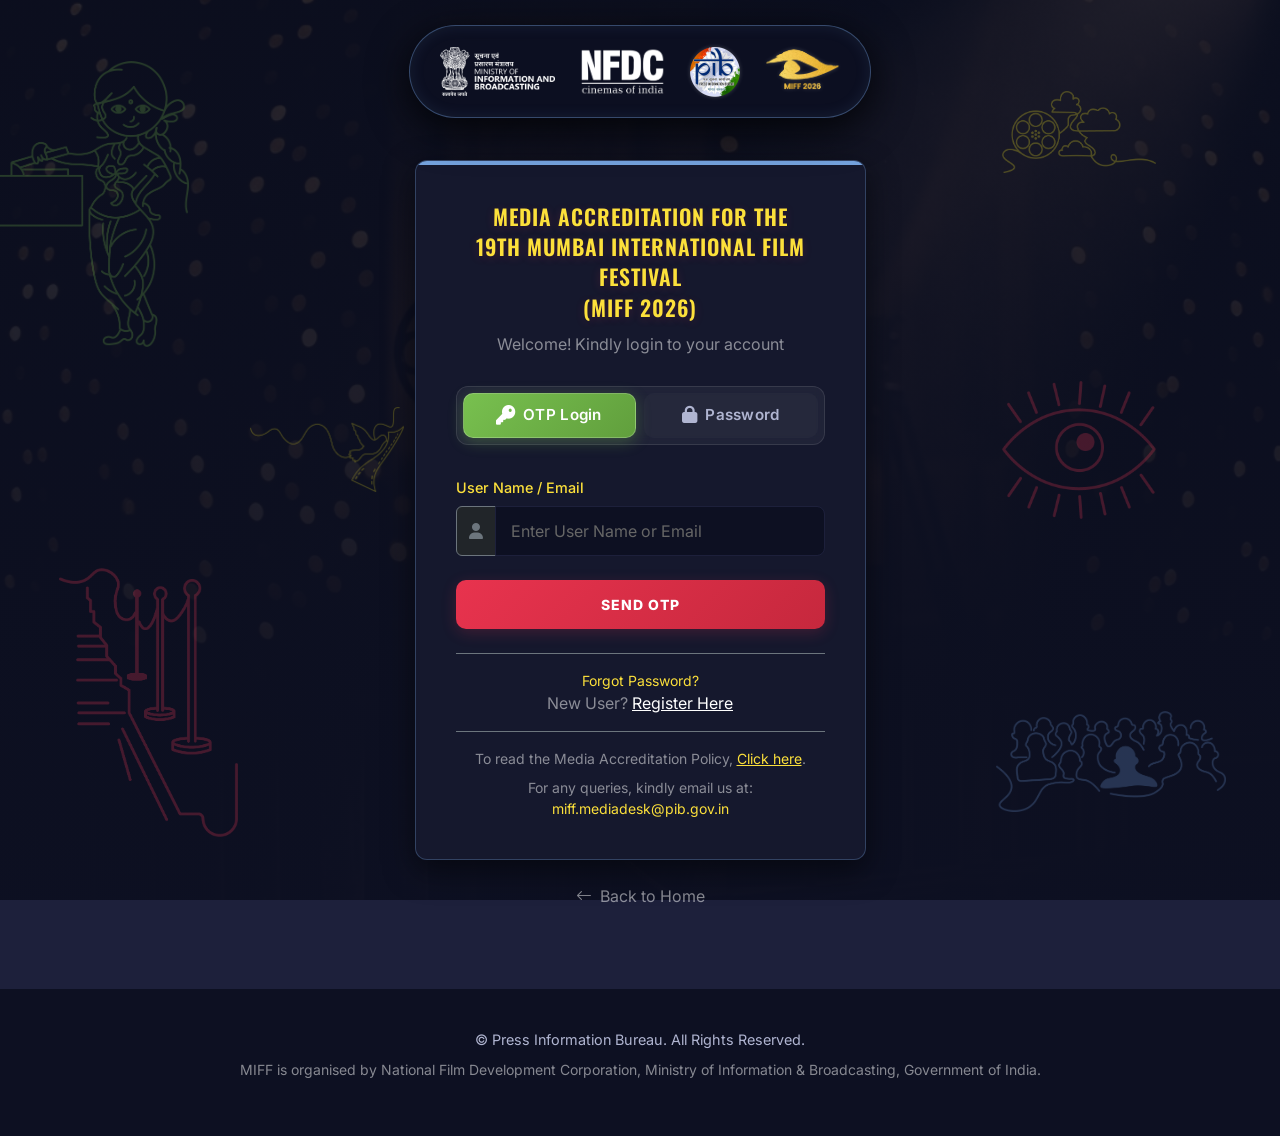
==== commit 81c3c8b2: "updated" ====
--- a/login.html
+++ b/login.html
@@ -59,7 +59,7 @@
         <div class="container">
             <div class="row justify-content-center">
                 <div class="col-md-6 col-lg-5">
-                    <div class="miff-card">
+                    <div class="miff-card login-card">
                         <div class="miff-card-header">
                             <h2 class="miff-card-title">MEDIA ACCREDITATION FOR THE<br>19th MUMBAI INTERNATIONAL FILM
                                 FESTIVAL<br>(MIFF 2026)</h2>
--- a/css/miff_style.css
+++ b/css/miff_style.css
@@ -256,6 +256,10 @@
     .miff-text-logo {
         font-size: 1.2rem;
     }
+
+    .miff-card-title {
+        font-size: 1.5rem;
+    }
 }
 
 /* Form Containers */
@@ -302,8 +306,14 @@
 .miff-card-title {
     color: var(--miff-yellow);
     text-transform: uppercase;
-    font-size: 1.5rem;
+    font-size: 2.2rem;
+    line-height: 1.35;
     margin-bottom: 10px;
+}
+
+.login-card .miff-card-title {
+    font-size: 1.35rem;
+    line-height: 1.4;
 }
 
 /* Buttons */
